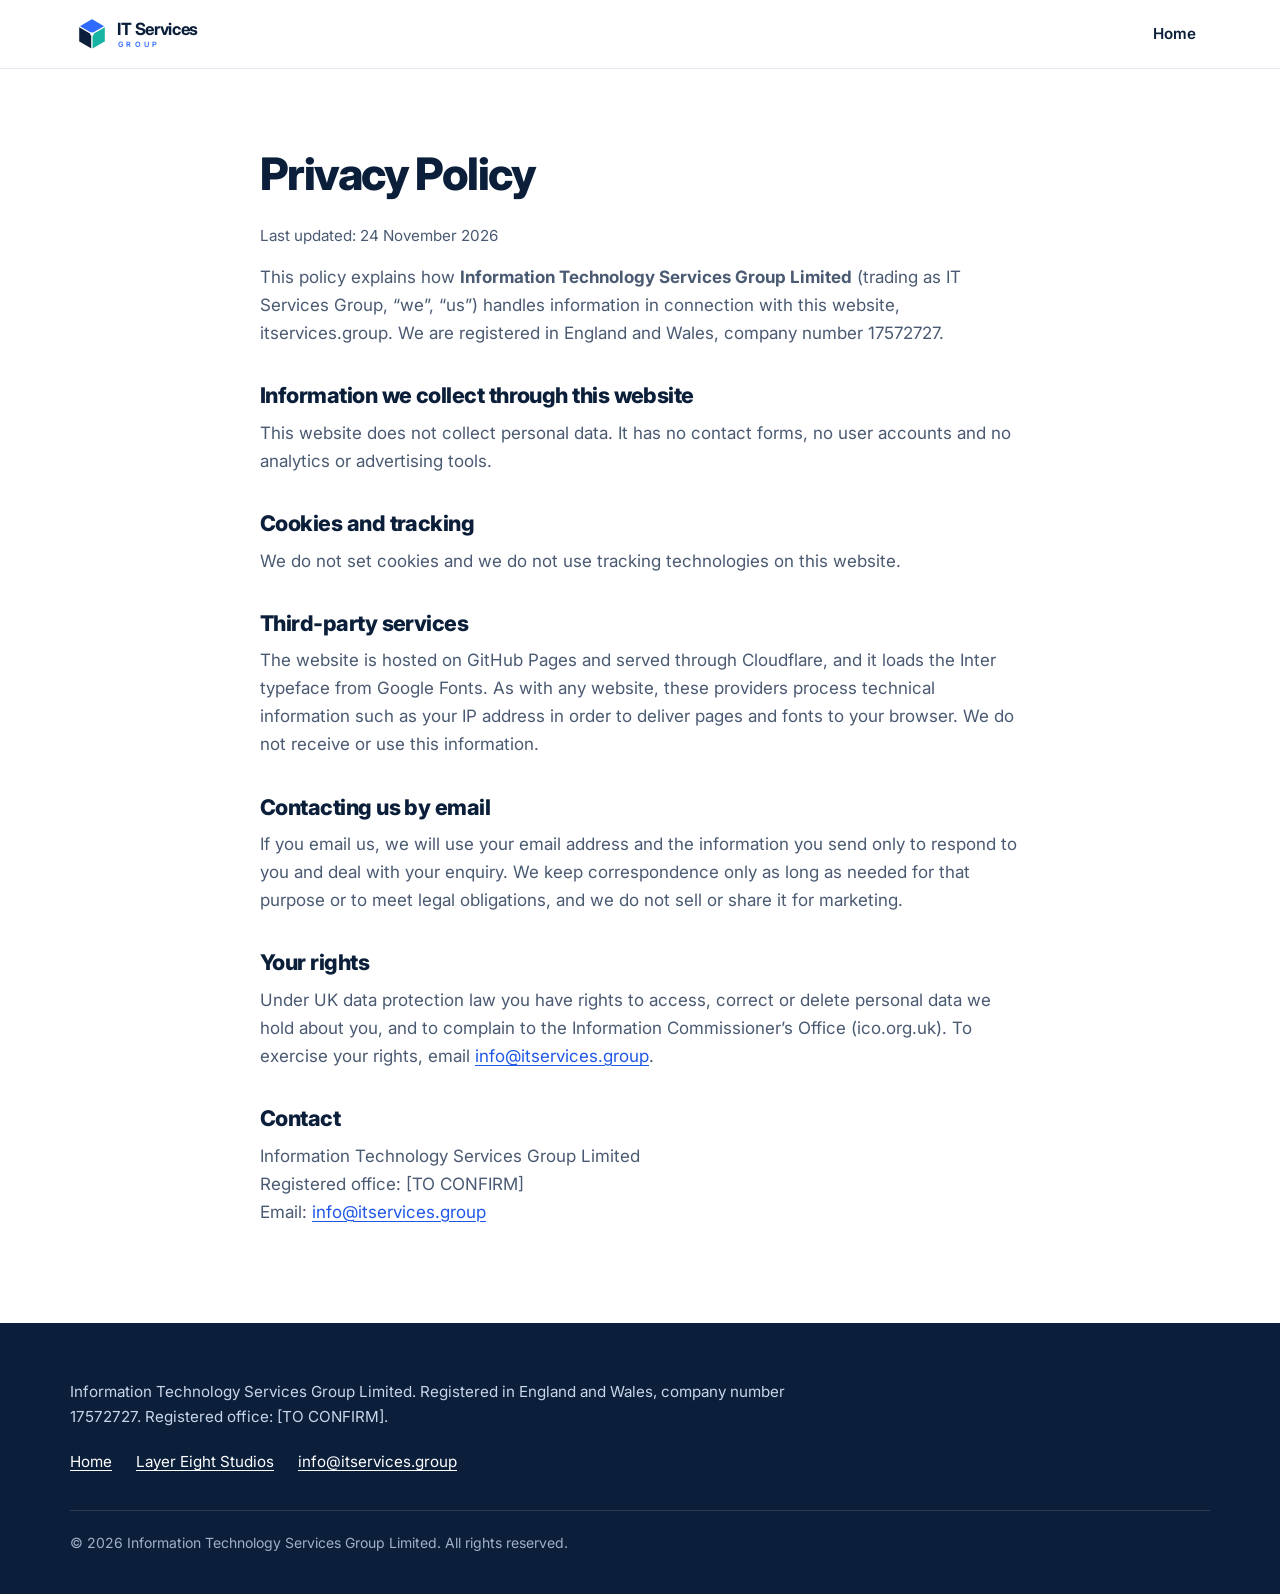
==== privacy.html @ 1e826965 "Initial site for IT Services Group Co-Authored-By: Claude Opus 5.5 <noreply@anthropic.com>" ====
<!DOCTYPE html>
<html lang="en-GB">
<head>
  <meta charset="utf-8">
  <meta name="viewport" content="width=device-width, initial-scale=1">
  <title>Privacy Policy | IT Services Group</title>
  <meta name="description" content="Privacy policy for itservices.group, the website of Information Technology Services Group Limited.">
  <link rel="canonical" href="https://itservices.group/privacy.html">
  <meta name="color-scheme" content="light dark">
  <meta name="theme-color" content="#0B1F3A">
  <link rel="icon" href="/favicon.ico" sizes="any">
  <link rel="icon" href="/favicon.svg" type="image/svg+xml">
  <link rel="icon" href="/favicon-32x32.png" type="image/png" sizes="32x32">
  <link rel="apple-touch-icon" href="/apple-touch-icon.png">
  <link rel="preconnect" href="https://fonts.googleapis.com">
  <link rel="preconnect" href="https://fonts.gstatic.com" crossorigin>
  <link href="https://fonts.googleapis.com/css2?family=Inter:wght@400;500;600;700;800&display=swap" rel="stylesheet">
  <link rel="stylesheet" href="/styles.css">
</head>
<body>
  <a class="skip-link" href="#main">Skip to content</a>

  <header class="site-header">
    <div class="container header-inner">
      <a class="brand" href="/" aria-label="IT Services Group home">
        <svg class="logo" viewBox="0 0 390 120" role="img" aria-labelledby="logo-title-h">
          <title id="logo-title-h">IT Services Group</title>
          <g transform="translate(10,10)">
            <g class="logo-stroke" stroke-width="3" stroke-linejoin="round">
              <polygon class="logo-top" points="50,8 86.4,29 50,50 13.6,29"/>
              <polygon class="logo-left" points="13.6,29 50,50 50,92 13.6,71"/>
              <polygon class="logo-right" points="50,50 86.4,29 86.4,71 50,92"/>
            </g>
            <circle class="logo-dot" cx="50" cy="50" r="5"/>
          </g>
          <text class="logo-word" x="128" y="64" font-size="46" font-weight="700" letter-spacing="-1">IT Services</text>
          <text class="logo-sub" x="131" y="96" font-size="20" font-weight="600" letter-spacing="9">GROUP</text>
        </svg>
      </a>
      <nav class="site-nav" aria-label="Main">
        <ul><li><a href="/">Home</a></li></ul>
      </nav>
    </div>
  </header>

  <main id="main" class="page">
    <div class="container narrow">
      <h1>Privacy Policy</h1>
      <p class="updated">Last updated: 24 November 2026</p>

      <p>This policy explains how <strong>Information Technology Services Group Limited</strong> (trading as IT Services Group, “we”, “us”) handles information in connection with this website, itservices.group. We are registered in England and Wales, company number 17572727.</p>

      <h2>Information we collect through this website</h2>
      <p>This website does not collect personal data. It has no contact forms, no user accounts and no analytics or advertising tools.</p>

      <h2>Cookies and tracking</h2>
      <p>We do not set cookies and we do not use tracking technologies on this website.</p>

      <h2>Third-party services</h2>
      <p>The website is hosted on GitHub Pages and served through Cloudflare, and it loads the Inter typeface from Google Fonts. As with any website, these providers process technical information such as your IP address in order to deliver pages and fonts to your browser. We do not receive or use this information.</p>

      <h2>Contacting us by email</h2>
      <p>If you email us, we will use your email address and the information you send only to respond to you and deal with your enquiry. We keep correspondence only as long as needed for that purpose or to meet legal obligations, and we do not sell or share it for marketing.</p>

      <h2>Your rights</h2>
      <p>Under UK data protection law you have rights to access, correct or delete personal data we hold about you, and to complain to the Information Commissioner’s Office (ico.org.uk). To exercise your rights, email <a href="mailto:info@itservices.group">info@itservices.group</a>.</p>

      <h2>Contact</h2>
      <p>Information Technology Services Group Limited<br>
      Registered office: [TO CONFIRM]<br>
      Email: <a href="mailto:info@itservices.group">info@itservices.group</a></p>
    </div>
  </main>

  <footer class="site-footer">
    <div class="container footer-inner">
      <p class="legal">Information Technology Services Group Limited. Registered in England and Wales, company number 17572727. Registered office: [TO CONFIRM].</p>
      <ul class="footer-links" role="list">
        <li><a href="/">Home</a></li>
        <li><a href="https://layereight.app" target="_blank" rel="noopener">Layer Eight Studios<span class="sr-only"> (opens in a new tab)</span></a></li>
        <li><a href="mailto:info@itservices.group">info@itservices.group</a></li>
      </ul>
      <p class="copyright">© <span class="js-year">2026</span> Information Technology Services Group Limited. All rights reserved.</p>
    </div>
  </footer>
  <script>document.querySelectorAll('.js-year').forEach(e => e.textContent = new Date().getFullYear());</script>
</body>
</html>
---- styles.css ----
/* IT Services Group — site styles
   Brand: navy #0B1F3A, blue #2F6BFF (light #5B8BFF on dark), teal #17B3A3, off-white #F6F8FB */

:root {
  --navy: #0B1F3A;
  --navy-2: #12294A;
  --blue: #2F6BFF;
  --blue-light: #5B8BFF;
  --teal: #17B3A3;
  --off-white: #F6F8FB;
  --white: #FFFFFF;

  --bg: var(--white);
  --bg-alt: var(--off-white);
  --surface: var(--white);
  --text: var(--navy);
  --muted: #4A5A72;
  --border: #E2E8F0;
  --link: #1F57E6;          /* darker blue for AA text contrast on white */
  --accent: var(--blue);
  --focus: var(--blue);
  --shadow: 0 1px 2px rgba(11, 31, 58, .06), 0 8px 24px rgba(11, 31, 58, .08);
  --shadow-hover: 0 2px 4px rgba(11, 31, 58, .08), 0 16px 40px rgba(11, 31, 58, .14);

  /* header logo colours (light variant) */
  --logo-top: var(--blue);
  --logo-left: var(--navy);
  --logo-right: var(--teal);
  --logo-stroke: var(--white);
  --logo-word: var(--navy);
  --logo-sub: var(--blue);

  --radius: 16px;
  --font: "Inter", "Helvetica Neue", Arial, system-ui, sans-serif;
}

@media (prefers-color-scheme: dark) {
  :root {
    --bg: #081629;
    --bg-alt: var(--navy);
    --surface: var(--navy-2);
    --text: #EAF0F8;
    --muted: #A9B6C9;
    --border: #22385A;
    --link: var(--blue-light);
    --accent: var(--blue-light);
    --focus: var(--blue-light);
    --shadow: 0 1px 2px rgba(0, 0, 0, .3), 0 8px 24px rgba(0, 0, 0, .3);
    --shadow-hover: 0 2px 4px rgba(0, 0, 0, .35), 0 16px 40px rgba(0, 0, 0, .45);

    /* dark logo variant */
    --logo-top: var(--blue-light);
    --logo-left: var(--white);
    --logo-right: var(--teal);
    --logo-stroke: var(--navy);
    --logo-word: var(--white);
    --logo-sub: var(--blue-light);
  }
}

*, *::before, *::after { box-sizing: border-box; }
html { scroll-behavior: smooth; scroll-padding-top: 80px; -webkit-text-size-adjust: 100%; }
@media (prefers-reduced-motion: reduce) {
  html { scroll-behavior: auto; }
  *, *::before, *::after { transition: none !important; }
}

body {
  margin: 0;
  font-family: var(--font);
  font-size: 1.0625rem;
  line-height: 1.65;
  color: var(--text);
  background: var(--bg);
  -webkit-font-smoothing: antialiased;
}

h1, h2, h3 { line-height: 1.15; letter-spacing: -0.025em; margin: 0 0 .5em; font-weight: 800; }
h1 { font-size: clamp(2.3rem, 6vw, 3.9rem); letter-spacing: -0.035em; }
h2 { font-size: clamp(1.8rem, 4vw, 2.5rem); }
h3 { font-size: 1.15rem; font-weight: 700; letter-spacing: -0.015em; }
p { margin: 0 0 1em; }

a { color: var(--link); text-underline-offset: 3px; }
a:hover { text-decoration-thickness: 2px; }
:focus-visible { outline: 3px solid var(--focus); outline-offset: 3px; border-radius: 6px; }

.container { width: min(1140px, 100% - 2.5rem); margin-inline: auto; }
.narrow { max-width: 760px; }

.sr-only {
  position: absolute; width: 1px; height: 1px; padding: 0; margin: -1px;
  overflow: hidden; clip: rect(0 0 0 0); white-space: nowrap; border: 0;
}
.skip-link {
  position: absolute; left: 1rem; top: -100px; z-index: 100;
  background: var(--navy); color: #fff; padding: .6rem 1rem; border-radius: 8px;
}
.skip-link:focus { top: 1rem; }

/* ---------- Logo ---------- */
.logo { display: block; height: 44px; width: auto; font-family: var(--font); }
.logo .logo-stroke { stroke: var(--logo-stroke); }
.logo .logo-top { fill: var(--logo-top); }
.logo .logo-left { fill: var(--logo-left); }
.logo .logo-right { fill: var(--logo-right); }
.logo .logo-dot { fill: var(--logo-stroke); }
.logo .logo-word { fill: var(--logo-word); }
.logo .logo-sub { fill: var(--logo-sub); }

/* ---------- Header ---------- */
.site-header {
  position: sticky; top: 0; z-index: 50;
  background: color-mix(in srgb, var(--bg) 88%, transparent);
  backdrop-filter: saturate(180%) blur(12px);
  -webkit-backdrop-filter: saturate(180%) blur(12px);
  border-bottom: 1px solid var(--border);
}
.header-inner { display: flex; align-items: center; justify-content: space-between; height: 68px; }
.brand { display: inline-flex; border-radius: 8px; }

.site-nav ul { list-style: none; display: flex; gap: .25rem; margin: 0; padding: 0; }
.site-nav a {
  display: block; padding: .5rem .85rem; border-radius: 8px;
  color: var(--text); font-weight: 600; font-size: .95rem; text-decoration: none;
}
.site-nav a:hover { background: var(--bg-alt); color: var(--accent); }

.nav-toggle {
  display: none; width: 44px; height: 44px; border: 1px solid var(--border);
  border-radius: 10px; background: transparent; cursor: pointer; position: relative;
}
.nav-toggle .bar, .nav-toggle .bar::before, .nav-toggle .bar::after {
  position: absolute; left: 50%; width: 20px; height: 2px; margin-left: -10px;
  background: var(--text); border-radius: 2px; content: ""; transition: transform .2s;
}
.nav-toggle .bar { top: 50%; margin-top: -1px; }
.nav-toggle .bar::before { top: -6px; left: 0; margin: 0; }
.nav-toggle .bar::after { top: 6px; left: 0; margin: 0; }
.nav-toggle[aria-expanded="true"] .bar { background: transparent; }
.nav-toggle[aria-expanded="true"] .bar::before { transform: translateY(6px) rotate(45deg); }
.nav-toggle[aria-expanded="true"] .bar::after { transform: translateY(-6px) rotate(-45deg); }

@media (max-width: 720px) {
  .logo { height: 38px; }
  .js .nav-toggle { display: block; }
  .js .site-nav {
    position: absolute; top: 68px; left: 0; right: 0;
    background: var(--bg); border-bottom: 1px solid var(--border);
    box-shadow: var(--shadow); display: none;
  }
  .js .site-nav.open { display: block; }
  .js .site-nav ul { flex-direction: column; padding: .5rem 1.25rem 1rem; }
  .js .site-nav a { padding: .8rem .5rem; }
  .site-nav ul { gap: 0; }
  .site-nav a { padding: .5rem .5rem; font-size: .9rem; }
}

/* ---------- Buttons ---------- */
.btn {
  display: inline-flex; align-items: center; gap: .5rem;
  padding: .85rem 1.4rem; border-radius: 10px; border: 2px solid transparent;
  font-weight: 700; font-size: 1rem; text-decoration: none; line-height: 1.2;
  transition: transform .15s ease, background-color .15s ease, box-shadow .15s ease;
}
.btn:hover { transform: translateY(-1px); text-decoration: none; }
.btn-primary { background: #1F57E6; color: #fff; box-shadow: 0 6px 18px rgba(47, 107, 255, .3); }
.btn-primary:hover { background: var(--blue); }
.btn-ghost { color: #fff; border-color: rgba(255, 255, 255, .45); }
.btn-ghost:hover { border-color: #fff; background: rgba(255, 255, 255, .08); }

/* ---------- Hero ---------- */
.hero {
  position: relative; overflow: hidden; color: #fff;
  background-color: var(--navy);
  background-image:
    radial-gradient(ellipse 70% 60% at 85% 10%, rgba(47, 107, 255, .35), transparent 70%),
    radial-gradient(ellipse 50% 50% at 10% 100%, rgba(23, 179, 163, .22), transparent 70%),
    url("data:image/svg+xml,%3Csvg xmlns='http://www.w3.org/2000/svg' width='56' height='64.66' viewBox='0 0 56 64.66'%3E%3Cg stroke='%235B8BFF' stroke-opacity='.16' stroke-width='1' fill='none'%3E%3Cpath d='M0 0L56 32.33M0 32.33L56 64.66M0 32.33L56 0M0 64.66L56 32.33M0 0V64.66M28 0V64.66'/%3E%3C/g%3E%3C/svg%3E");
  padding: clamp(5rem, 12vw, 9rem) 0 clamp(5rem, 11vw, 8rem);
}
.hero::after {
  content: ""; position: absolute; inset: auto 0 0 0; height: 120px;
  background: linear-gradient(to bottom, transparent, rgba(11, 31, 58, .6));
  pointer-events: none;
}
.hero-inner { position: relative; z-index: 1; max-width: 820px; margin-left: max(1.25rem, (100% - 1140px) / 2); }
.hero h1 { color: #fff; }
.hero .lead { font-size: clamp(1.1rem, 2vw, 1.3rem); color: #C9D5E8; max-width: 640px; margin-bottom: 2rem; }
.hero .eyebrow { color: #6FE0D3; }
.hero-actions { display: flex; flex-wrap: wrap; gap: .75rem; }

.eyebrow {
  font-size: .8rem; font-weight: 700; letter-spacing: .14em; text-transform: uppercase;
  color: #0E8578; margin-bottom: .75rem;
}
@media (prefers-color-scheme: dark) { .eyebrow { color: #4FD3C4; } }

/* ---------- Sections ---------- */
.section { padding: clamp(4rem, 9vw, 6.5rem) 0; }
.section-alt { background: var(--bg-alt); }
.section-head { max-width: 640px; margin-bottom: 2.75rem; }
.section-head p:last-child, .section p { color: var(--muted); }
.section h2, .section h3 { color: var(--text); }
.section strong { color: var(--text); }

/* ---------- Cards ---------- */
.card-grid {
  list-style: none; margin: 0; padding: 0;
  display: grid; gap: 1.25rem;
  grid-template-columns: repeat(auto-fill, minmax(min(100%, 300px), 1fr));
}
.card {
  background: var(--surface); border: 1px solid var(--border);
  border-radius: var(--radius); padding: 1.75rem; box-shadow: var(--shadow);
  transition: transform .2s ease, box-shadow .2s ease;
}
.card:hover { transform: translateY(-4px); box-shadow: var(--shadow-hover); }
.card p { margin: 0; font-size: 1rem; }
.icon {
  width: 48px; height: 48px; padding: 11px; margin-bottom: 1.1rem;
  border-radius: 12px; background: rgba(47, 107, 255, .1);
  fill: none; stroke: var(--accent); stroke-width: 1.8; stroke-linecap: round; stroke-linejoin: round;
}
.card:nth-child(3n+2) .icon { background: rgba(23, 179, 163, .12); stroke: #0E8578; }
@media (prefers-color-scheme: dark) {
  .icon { background: rgba(91, 139, 255, .14); }
  .card:nth-child(3n+2) .icon { stroke: #4FD3C4; }
}

/* ---------- Group ---------- */
.group-grid { display: grid; gap: 2.5rem; align-items: center; }
@media (min-width: 880px) { .group-grid { grid-template-columns: 1fr 1fr; gap: 4rem; } }
.card-feature {
  position: relative; overflow: hidden; padding: 2.25rem;
  border-top: 4px solid var(--teal);
}
.card-feature::before {
  content: ""; position: absolute; right: -40px; top: -40px; width: 180px; height: 180px;
  background: url("data:image/svg+xml,%3Csvg xmlns='http://www.w3.org/2000/svg' viewBox='0 0 100 100'%3E%3Cg stroke='%2317B3A3' stroke-opacity='.25' stroke-width='2' fill='none' stroke-linejoin='round'%3E%3Cpolygon points='50,8 86.4,29 50,50 13.6,29'/%3E%3Cpolygon points='13.6,29 50,50 50,92 13.6,71'/%3E%3Cpolygon points='50,50 86.4,29 86.4,71 50,92'/%3E%3C/g%3E%3C/svg%3E") no-repeat center / contain;
  pointer-events: none;
}
.card-feature h3 { font-size: 1.5rem; margin-bottom: .2rem; }
.card-feature .card-sub { font-weight: 600; color: var(--accent); margin-bottom: 1rem; }
.card-feature p:not(.card-sub):not(.tag) { margin-bottom: 1.5rem; }
.tag {
  display: inline-block; font-size: .75rem; font-weight: 700; letter-spacing: .08em; text-transform: uppercase;
  padding: .25rem .6rem; border-radius: 999px; background: rgba(23, 179, 163, .12); color: #0E8578;
  margin-bottom: 1rem !important;
}
@media (prefers-color-scheme: dark) { .tag { color: #4FD3C4; } }

/* ---------- About / Contact ---------- */
.about-text { font-size: 1.15rem; }
.contact-email {
  display: inline-block; font-size: clamp(1.4rem, 4vw, 2rem); font-weight: 800;
  letter-spacing: -0.02em; margin: .25rem 0 2.25rem; word-break: break-word;
}
.company-details {
  margin: 0; display: grid; gap: 0; background: var(--surface);
  border: 1px solid var(--border); border-radius: var(--radius); box-shadow: var(--shadow); overflow: hidden;
}
.company-details div { display: grid; gap: .15rem; padding: 1rem 1.4rem; }
.company-details div + div { border-top: 1px solid var(--border); }
@media (min-width: 600px) { .company-details div { grid-template-columns: 180px 1fr; gap: 1rem; } }
.company-details dt { font-weight: 700; font-size: .9rem; color: var(--muted); }
.company-details dd { margin: 0; font-weight: 600; }
.company-details address { font-style: normal; }

/* ---------- Footer ---------- */
.site-footer { background: var(--navy); color: #C9D5E8; padding: 3.5rem 0 2.5rem; font-size: .95rem; }
@media (prefers-color-scheme: dark) { .site-footer { background: #050F1E; } }
.footer-inner { display: grid; gap: 1.25rem; }
.footer-brand { display: inline-flex; width: fit-content; }
.footer-brand .logo { height: 48px; }
.site-footer a { color: #fff; }
.site-footer a:hover { color: var(--blue-light); }
.site-footer :focus-visible { outline-color: var(--blue-light); }
.legal { max-width: 720px; margin: 0; }
.footer-links { list-style: none; padding: 0; margin: 0; display: flex; flex-wrap: wrap; gap: .5rem 1.5rem; }
.copyright { margin: 1rem 0 0; padding-top: 1.25rem; border-top: 1px solid rgba(255, 255, 255, .12); font-size: .875rem; color: #9FB0C8; }

/* ---------- Privacy page ---------- */
.page { padding: clamp(3rem, 8vw, 5rem) 0; }
.page h1 { font-size: clamp(2rem, 5vw, 2.8rem); }
.page h2 { font-size: 1.35rem; margin-top: 2.25rem; }
.page p, .page li { color: var(--muted); }
.page .updated { font-size: .95rem; }
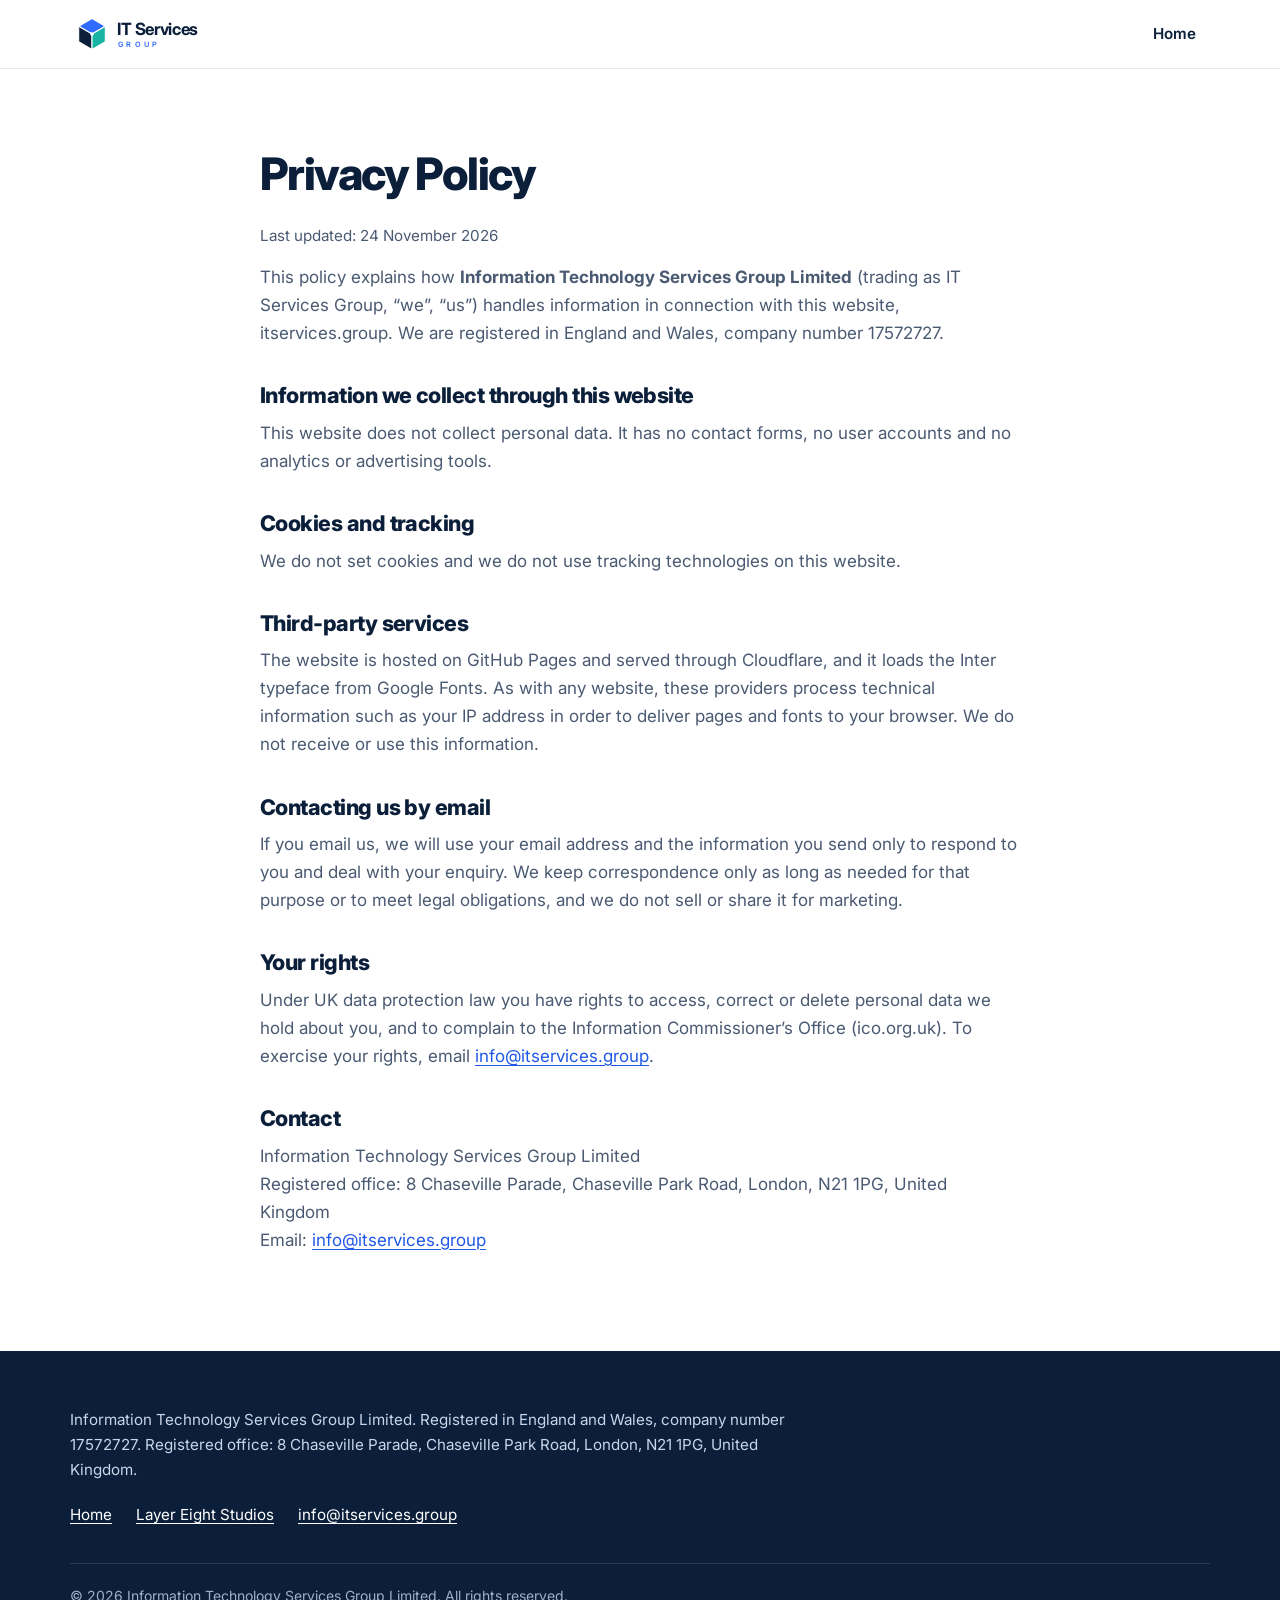
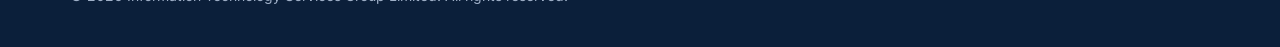
==== commit d5e47e2d: "Add registered office address Co-Authored-By: Claude Opus 5.5 <noreply@anthropic.com>" ====
--- a/privacy.html
+++ b/privacy.html
@@ -67,14 +67,14 @@
 
       <h2>Contact</h2>
       <p>Information Technology Services Group Limited<br>
-      Registered office: [TO CONFIRM]<br>
+      Registered office: 8 Chaseville Parade, Chaseville Park Road, London, N21 1PG, United Kingdom<br>
       Email: <a href="mailto:info@itservices.group">info@itservices.group</a></p>
     </div>
   </main>
 
   <footer class="site-footer">
     <div class="container footer-inner">
-      <p class="legal">Information Technology Services Group Limited. Registered in England and Wales, company number 17572727. Registered office: [TO CONFIRM].</p>
+      <p class="legal">Information Technology Services Group Limited. Registered in England and Wales, company number 17572727. Registered office: 8 Chaseville Parade, Chaseville Park Road, London, N21 1PG, United Kingdom.</p>
       <ul class="footer-links" role="list">
         <li><a href="/">Home</a></li>
         <li><a href="https://layereight.app" target="_blank" rel="noopener">Layer Eight Studios<span class="sr-only"> (opens in a new tab)</span></a></li>
